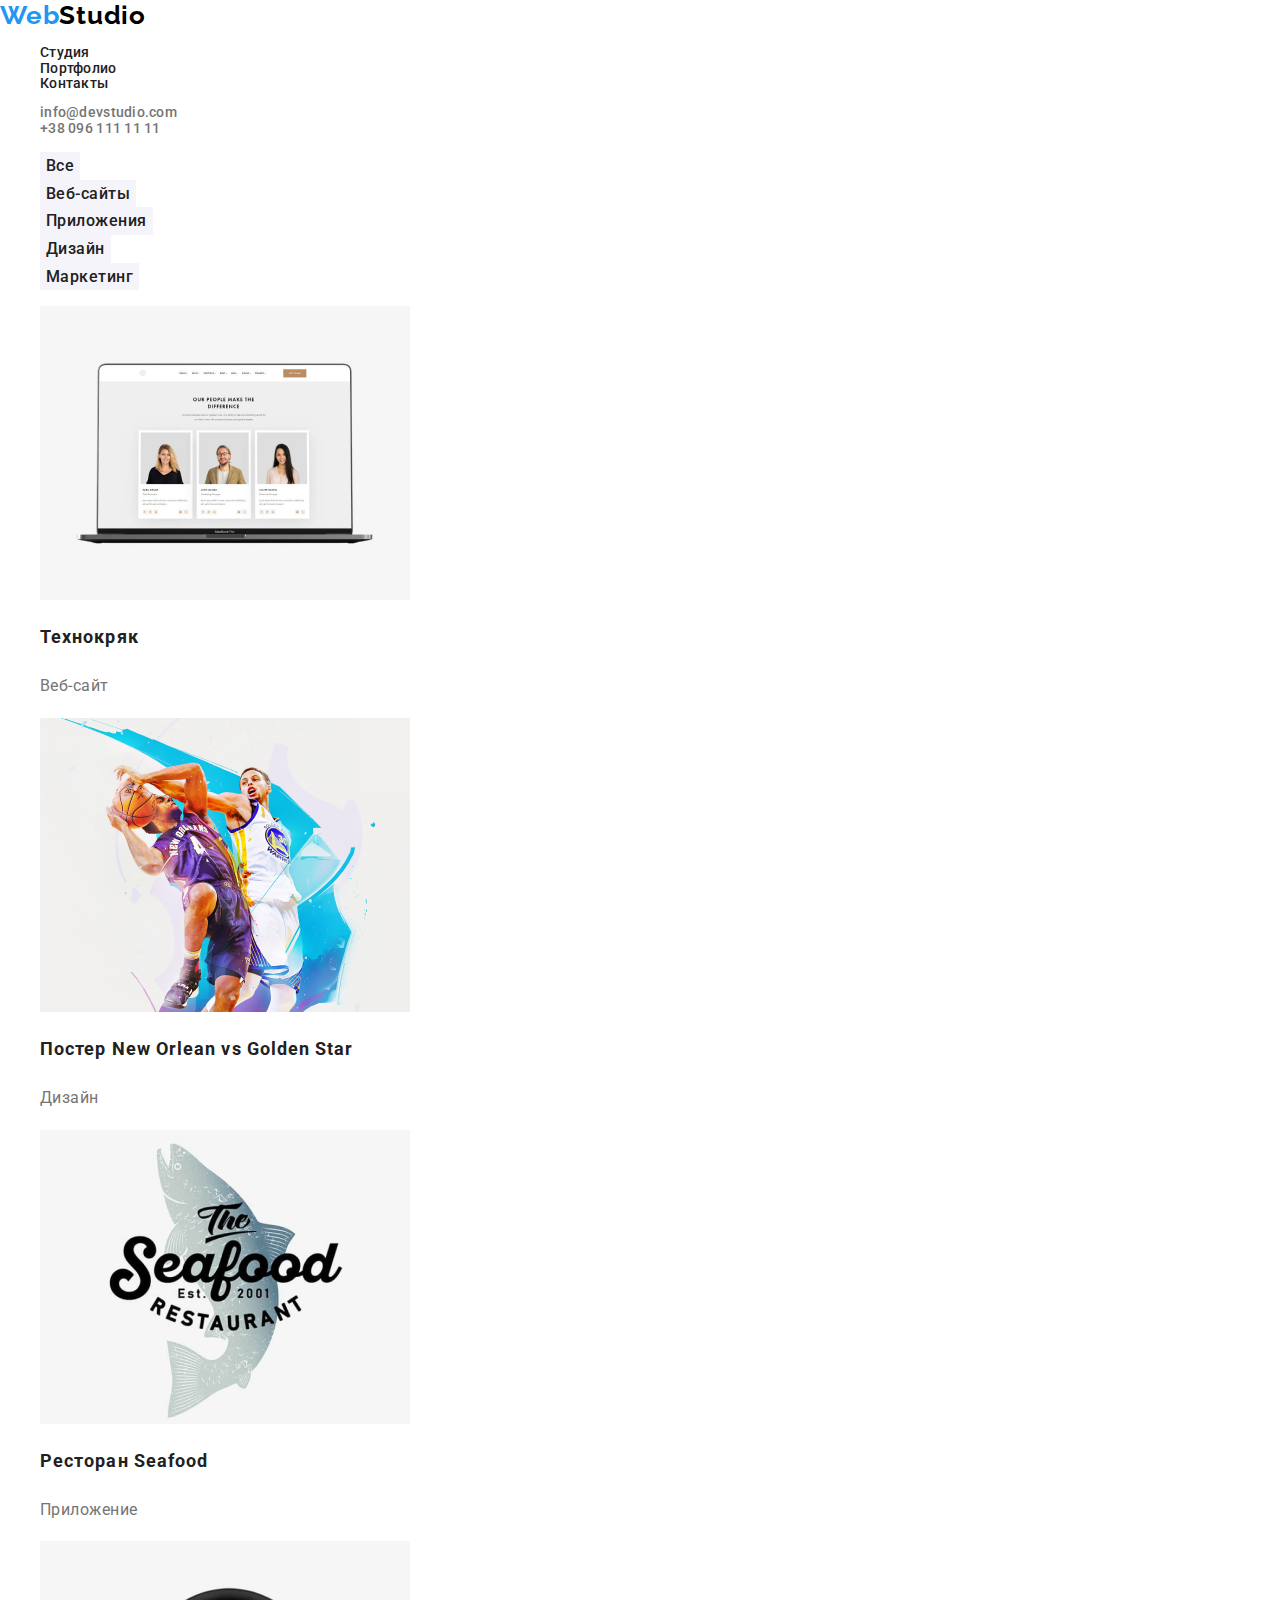
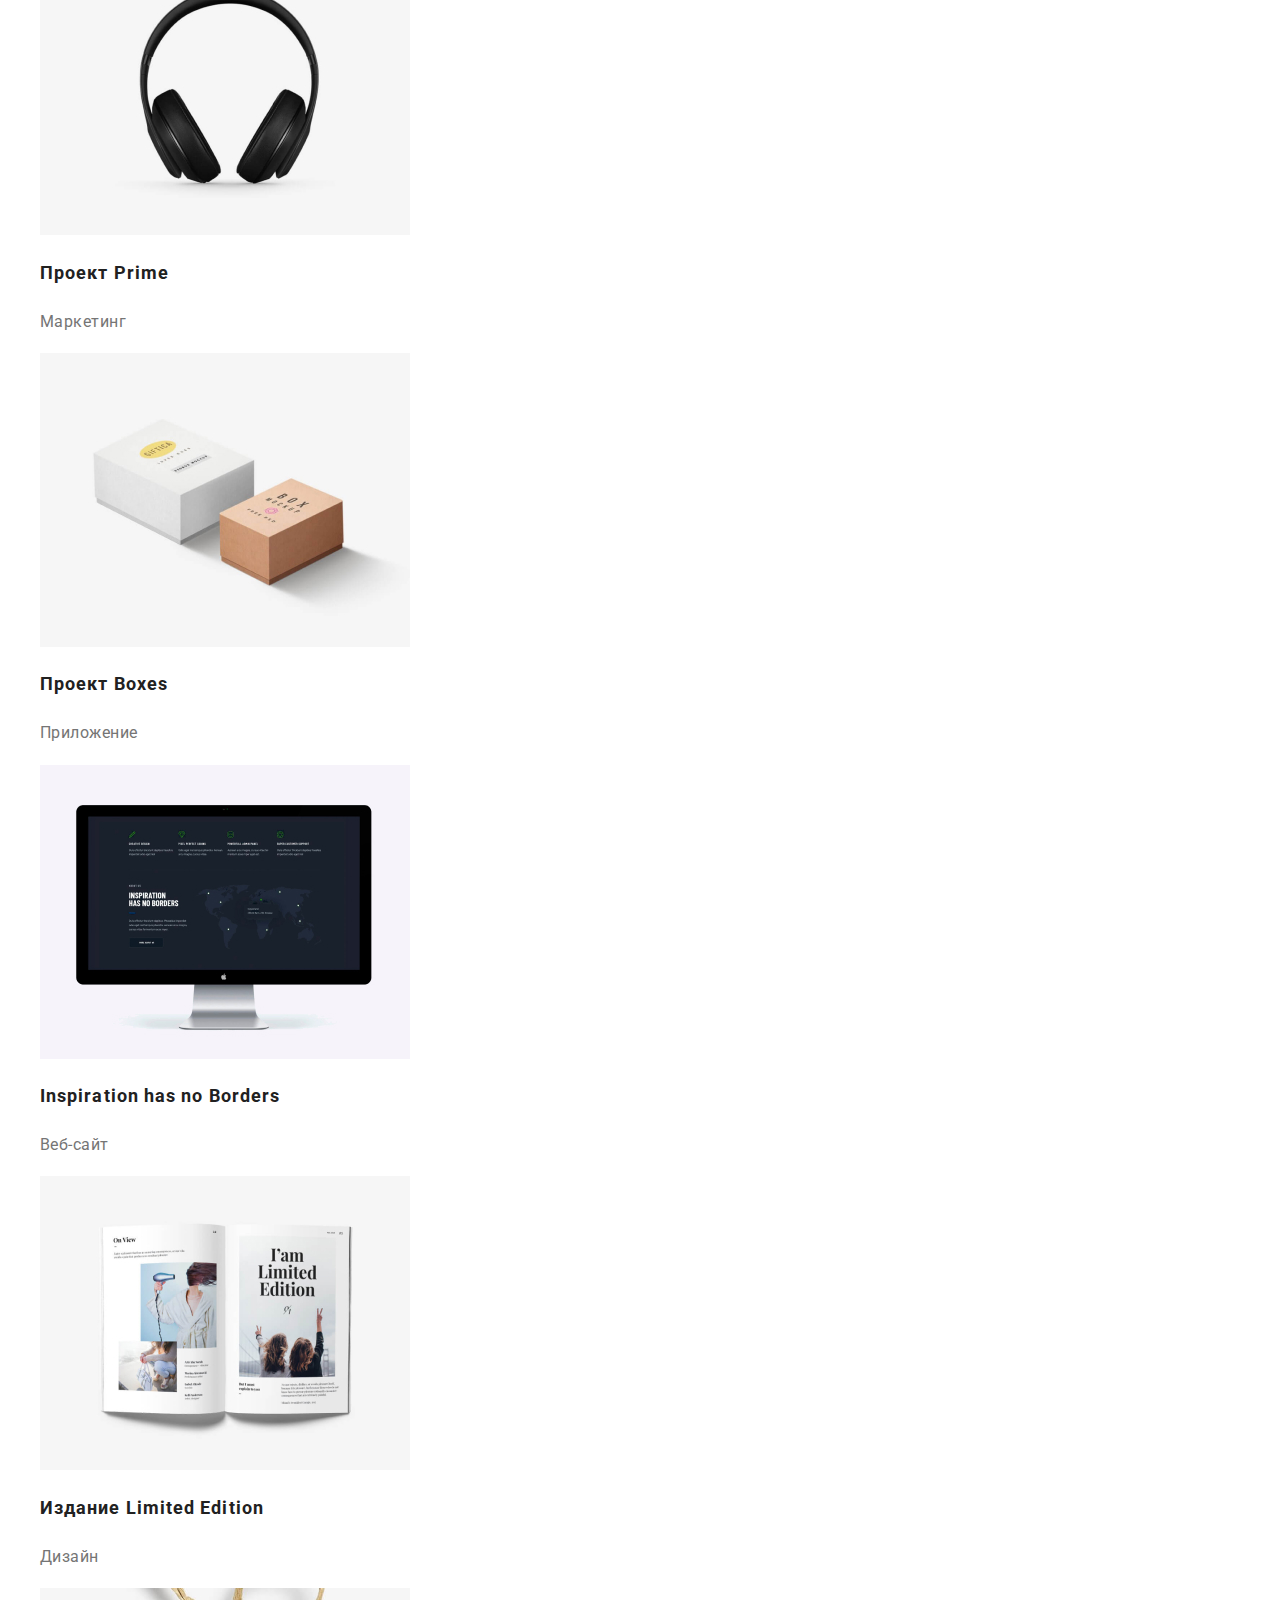
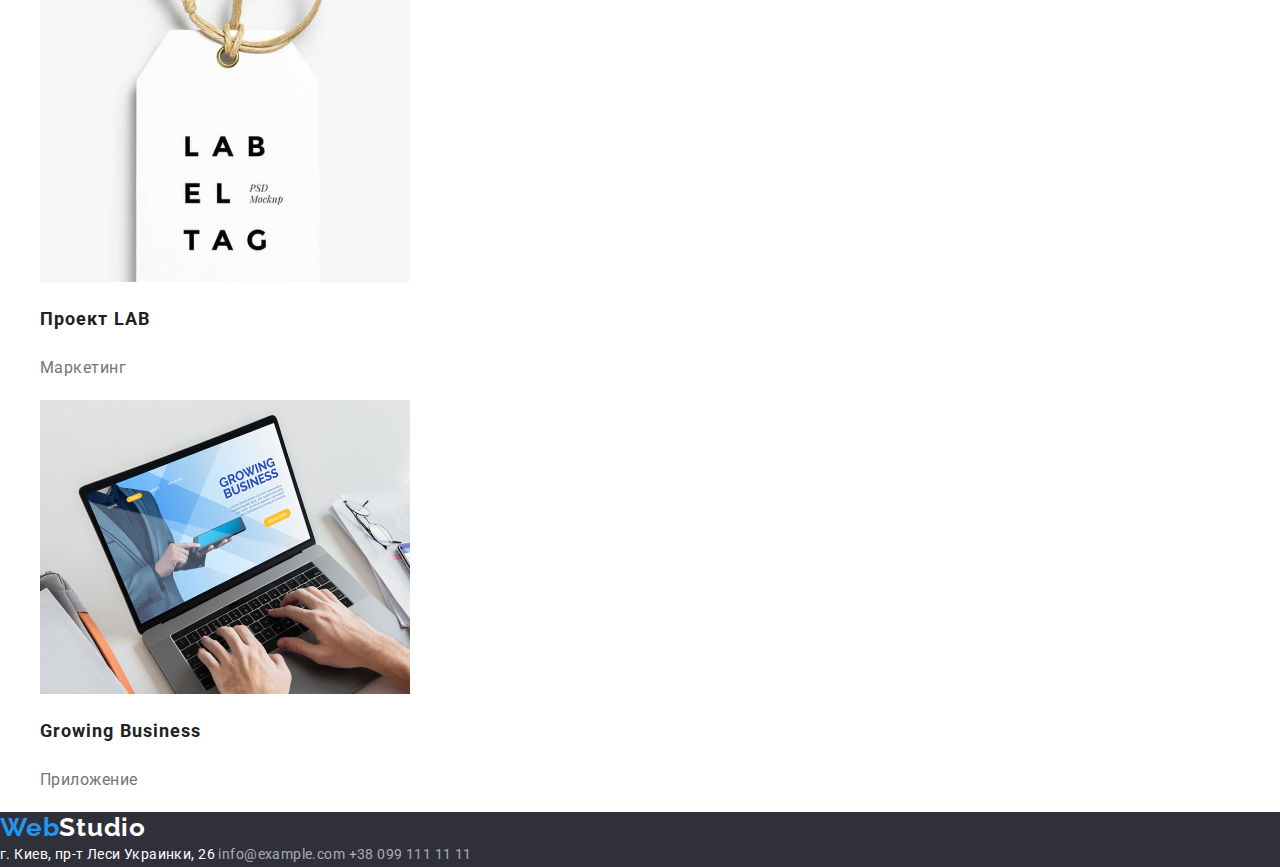
==== portfolio.html @ 9edf127c "copy repository02" ====
<!DOCTYPE html>
<html lang="ru">

<head>
    <meta charset="UTF-8">
    <meta name="viewport" content="width=device-width, initial-scale=1.0">
    <title>Портфолио | WebStudio</title>
    <link rel="preconnect" href="https://fonts.gstatic.com">
    <link
        href="https://fonts.googleapis.com/css2?family=Raleway:wght@700&family=Roboto:wght@400;500;700;900&display=swap"
        rel="stylesheet">
    <link rel="stylesheet" href="./css/modern-normalize.css">
    <link rel="stylesheet" href="./css/styles.css">
</head>

<body>

    <!--Шапка страницы-->
    <header class="header">
        <nav>
            <a href="./index.html" class="logo">Web<span class="logo-header">Studio</span>
            </a>
            <ul class="nav">
                <li>
                    <a href="./index.html" class="nav">Студия</a>
                </li>
                <li>
                    <a href="./portfolio.html" class="nav">Портфолио</a>
                </li>
                <li>
                    <a href="#" class="nav">Контакты</a>
                </li>
            </ul>
        </nav>
        <ul>
            <li>
                <a href="mailto:info@devstudio.com" class="contact">info@devstudio.com</a>
            </li>
            <li>
                <a href="tel:+380961111111" class="contact">+38 096 111 11 11</a>
            </li>
        </ul>

    </header>

    <!--Тело страницы-->
    <main>
        <section>
            <h1 class="visually-hidden">Наши проекты</h1>

            <!--Фильтр-->
            <ul>
                <li>
                    <button type="button" class="button">Все</button>
                </li>
                <li>
                    <button type="button" class="button">Веб-сайты</button>
                </li>
                <li>
                    <button type="button" class="button">Приложения</button>
                </li>
                <li>
                    <button type="button" class="button">Дизайн</button>
                </li>
                <li>
                    <button type="button" class="button">Маркетинг</button>
                </li>
            </ul>

            <!--Проекты-->
            <ul>
                <li>
                    <img src="./images/tehnokryak.jpg" alt="" width="370">
                    <h2 class="project-title">Технокряк</h2>
                    <p class="project-direction">Веб-сайт</p>
                </li>
                <li>
                    <img src="./images/poster.jpg" alt="" width="370">
                    <h2 class="project-title">Постер New Orlean vs Golden Star</h2>
                    <p class="project-direction">Дизайн</p>
                </li>
                <li>
                    <img src="./images/seafood.jpg" alt="" width="370">
                    <h2 class="project-title">Ресторан Seafood</h2>
                    <p class="project-direction">Приложение</p>
                </li>
                <li>
                    <img src="./images/prime.jpg" alt="" width="370">
                    <h2 class="project-title">Проект Prime</h2>
                    <p class="project-direction">Маркетинг</p>
                </li>
                <li>
                    <img src="./images/boxes.jpg" alt="" width="370">
                    <h2 class="project-title">Проект Boxes</h2>
                    <p class="project-direction">Приложение</p>
                </li>
                <li>
                    <img src="./images/inspiration.jpg" alt="" width="370">
                    <h2 class="project-title">Inspiration has no Borders</h2>
                    <p class="project-direction">Веб-сайт</p>
                </li>
                <li>
                    <img src="./images/edition.jpg" alt="" width="370">
                    <h2 class="project-title">Издание Limited Edition</h2>
                    <p class="project-direction">Дизайн</p>
                </li>
                <li>
                    <img src="./images/lab.jpg" alt="" width="370">
                    <h2 class="project-title">Проект LAB</h2>
                    <p class="project-direction">Маркетинг</p>
                </li>
                <li>
                    <img src="./images/business.jpg" alt="" width="370">
                    <h2 class="project-title">Growing Business</h2>
                    <p class="project-direction">Приложение</p>
                </li>
            </ul>


        </section>
    </main>

    <!--Подвал страницы-->
    <footer class="footer">
        <a href="./index.html" class="logo">Web<span class="logo-footer">Studio</span>
        </a>
        <address class="address">
            г. Киев, пр-т Леси Украинки, 26
            <a href="mailto:info@example.com" class="address-link">info@example.com</a>
            <a href="tel:+380991111111" class="address-link">+38 099 111 11 11</a>
        </address>
    </footer>

</body>

</html>
---- css/styles.css ----
/* CSS-переменные */
:root {
  --title-text-color: #212121; /* Главный цвет текста  nav h2 h3 */
  --primery-text-color: #757575; /*вторичный цвет текста контакт header*/
  --logo-text-color: #000000; /*лого*/
  --accent-color: #2196f3; /*акцент  лого интерактивный*/
  --white-text-color: #ffffff; /*hero-text logo-footer address-text*/
  --address-text-op60: rgba(255, 255, 255, 0.6);
  --background: #2f303a; /*фон hero footer*/
  --background-button: #f5f4fa; /*фон кнопок*/
}
/* Raleway 700 Roboto 400 500 700 900  */

body {
  font-family: 'Roboto', sans-serif;
}

/* Шапка страницы */
.logo {
  color: var(--accent-color);
  font-family: 'Raleway', sans-serif;
  font-weight: 700;
  font-size: 26px;
  line-height: 1.2; /*31px*/
  letter-spacing: 0.03em;
  text-decoration: none;
}
.logo-header {
  color: var(--logo-text-color);
}

.header {
  font-weight: 500;
  font-size: 14px;
  line-height: 1.1; /* 16px*/
  letter-spacing: 0.02em;
}
.nav {
  color: var(--title-text-color);
  text-decoration: none;
}

.contact {
  color: var(--primery-text-color);
  text-decoration: none;
}
.nav:hover,
.nav:focus,
.contact:hover,
.contact:focus {
  color: var(--accent-color);
}

/* СТУДИЯ */
/* Hero */
.hero {
  background-color: var(--background);
}
.hero-title {
  color: var(--white-text-color);
  font-weight: 900;
  font-size: 44px;
  line-height: 1.4; /*60px*/
  letter-spacing: 0.06em;
  text-transform: uppercase;
}
.hero-link {
  color: var(--white-text-color);
  background-color: var(--accent-color);
  font-weight: 700;
  font-size: 16px;
  line-height: 1.9; /*30px*/
  letter-spacing: 0.06em;
  text-decoration: none;
}

/* Особенности */
.features-title {
  color: var(--title-text-color);
  font-weight: 700;
  font-size: 14px;
  line-height: 1.1; /* 16px*/
  letter-spacing: 0.03em;
  text-transform: uppercase;
}
.features-description {
  color: var(--primery-text-color);
  font-weight: 400;
  font-size: 14px;
  line-height: 1.7; /*24px*/
  letter-spacing: 0.03em;
}

/* Чем мы занимаемся, Команда */
.services-title,
.team-title {
  color: var(--title-text-color);
  font-weight: 700;
  font-size: 36px;
  line-height: 1.2; /*42px*/
  letter-spacing: 0.03em;
}

.team-subtitle {
  color: var(--title-text-color);
  font-weight: 500;
  font-size: 16px;
  line-height: 1.2; /*19px*/
  letter-spacing: 0.03em;
}
.team-position {
  color: var(--primery-text-color);
  font-weight: 500;
  font-size: 16px;
  line-height: 1.2; /*19px*/
  letter-spacing: 0.03em;
}

/* Подвал страницы */
.footer {
  background-color: var(--background);
  font-weight: 400;
  font-size: 14px;
  line-height: 1.7; /*24px*/
  letter-spacing: 0.03em;
  text-decoration: none;
}

.logo-footer,
.address {
  color: var(--white-text-color);
}
.address-link {
  color: var(--address-text-op60);
  text-decoration: none;
}
/* Скрытый заголовок */
.visually-hidden {
  position: absolute;
  width: 1px;
  height: 1px;
  margin: -1px;
  border: 0;
  padding: 0;

  white-space: nowrap;
  clip-path: inset(100%);
  clip: rect(0 0 0 0);
  overflow: hidden;
}

/* ПОРТФОЛИО */
/* Фильтр */
.button {
  color: var(--title-text-color);
  background-color: var(--background-button);
  font-weight: 500;
  font-size: 16px;
  line-height: 1.6; /*26px*/
  letter-spacing: 0.03em;
  border: none;
}
.button:hover,
.button:focus {
  color: var(--white-text-color);
  background-color: var(--accent-color);
  border: none;
}
.project-title {
  color: var(--title-text-color);
  font-weight: 700;
  font-size: 18px;
  line-height: 2; /*36px*/
  letter-spacing: 0.06em;
}
.project-direction {
  color: var(--primery-text-color);
  font-weight: 400;
  font-size: 16px;
  line-height: 1.9; /*30px*/
  letter-spacing: 0.03em;
}
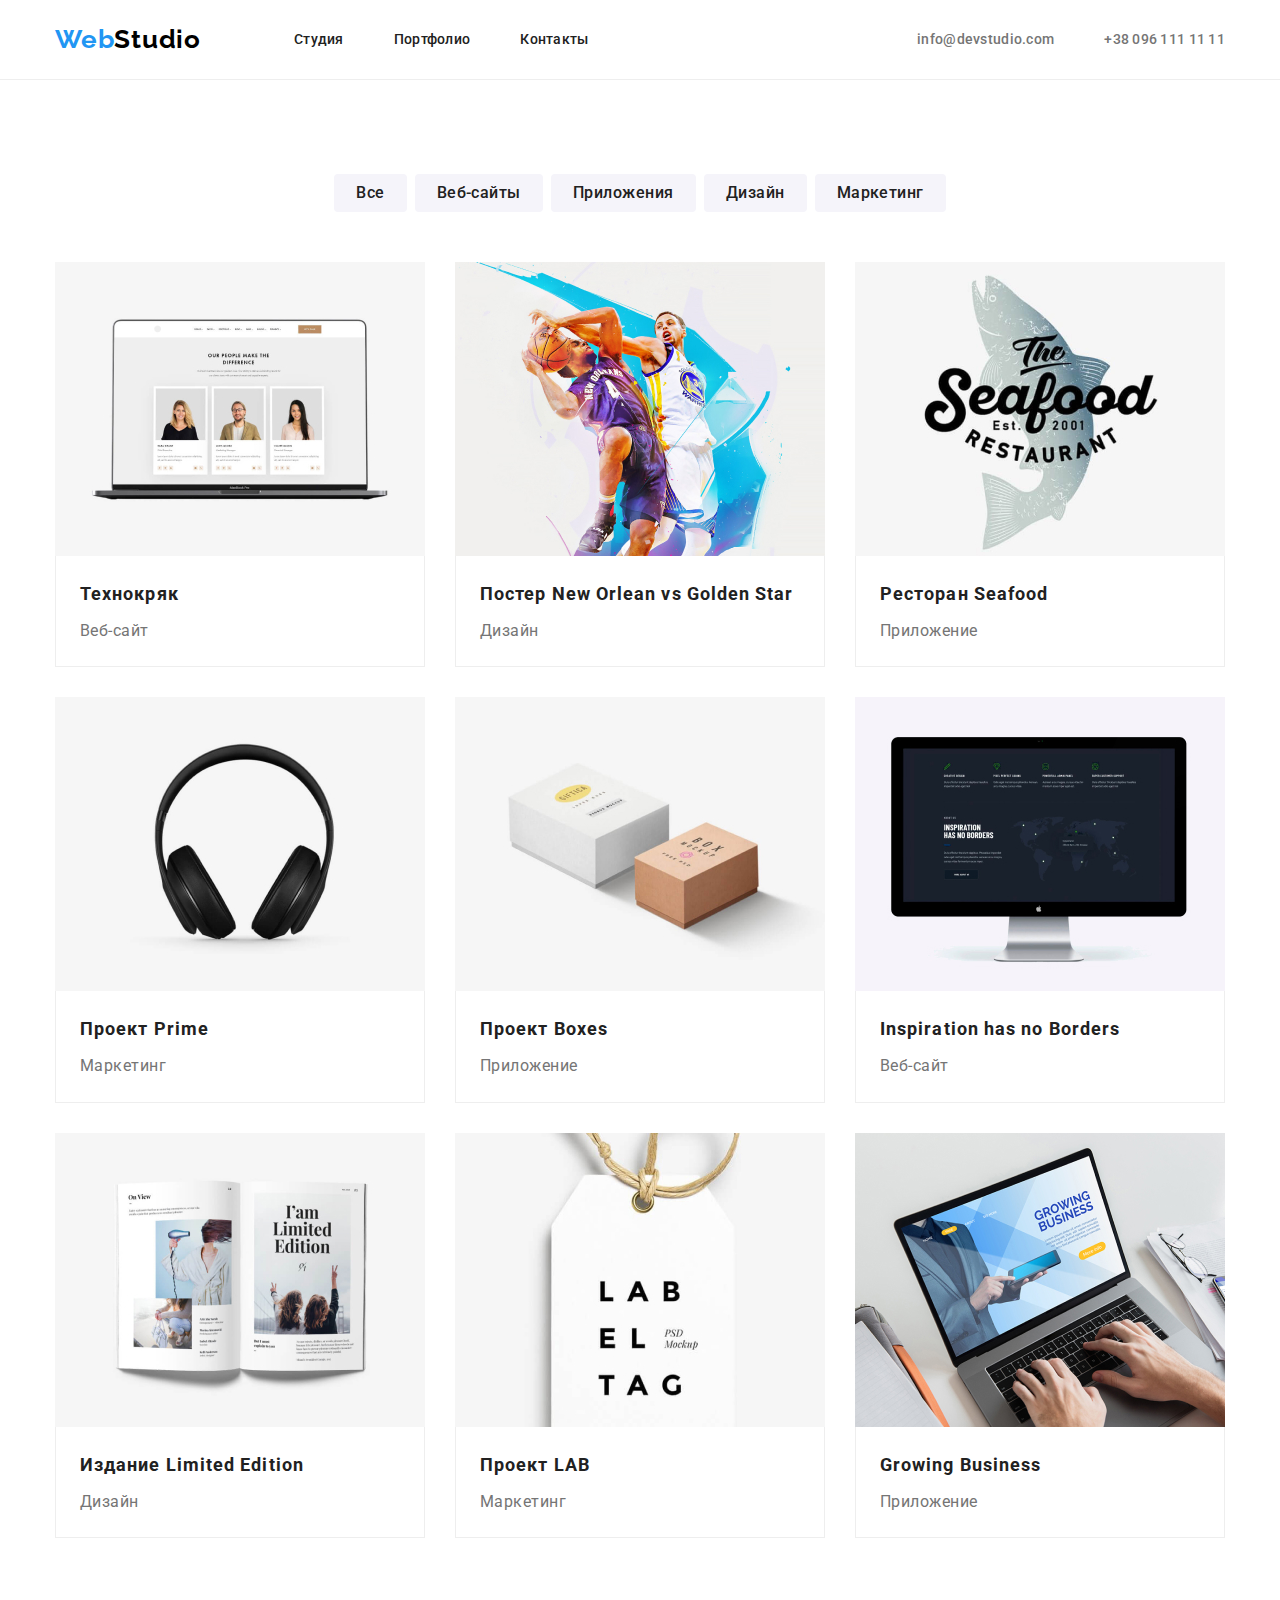
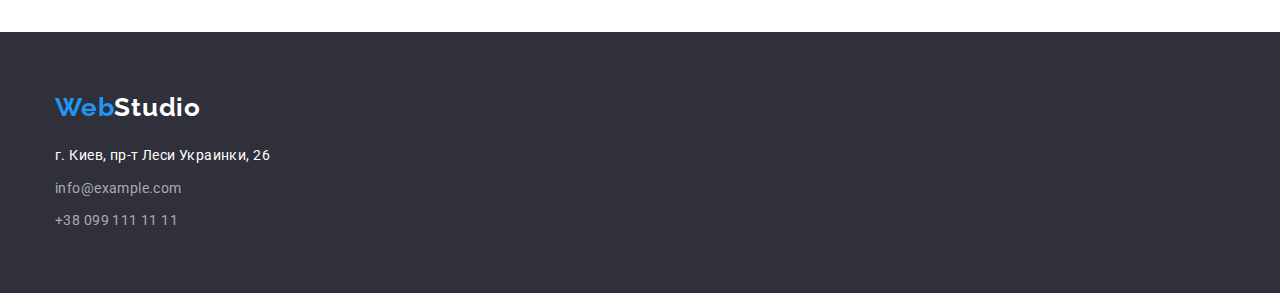
==== commit 7facf225: "commit" ====
--- a/portfolio.html
+++ b/portfolio.html
@@ -17,118 +17,166 @@
 
     <!--Шапка страницы-->
     <header class="header">
-        <nav>
-            <a href="./index.html" class="logo">Web<span class="logo-header">Studio</span>
-            </a>
-            <ul class="nav">
-                <li>
-                    <a href="./index.html" class="nav">Студия</a>
+        <div class="container main-box">
+            <nav class="main-nav">
+                <a href="./index.html" class="logo">Web<span class="logo-header">Studio</span>
+                </a>
+                <ul class="nav">
+                    <li class="item">
+                        <a href="./index.html" class="nav-link">Студия</a>
+                    </li>
+                    <li class="item">
+                        <a href="./portfolio.html" class="nav-link">Портфолио</a>
+                    </li>
+                    <li class="item">
+                        <a href="#" class="nav-link">Контакты</a>
+                    </li>
+                </ul>
+            </nav>
+            <ul class="header-contact">
+                <li class="item">
+                    <a href="mailto:info@devstudio.com" class="contact">info@devstudio.com</a>
                 </li>
-                <li>
-                    <a href="./portfolio.html" class="nav">Портфолио</a>
-                </li>
-                <li>
-                    <a href="#" class="nav">Контакты</a>
+                <li class="item">
+                    <a href="tel:+380961111111" class="contact">+38 096 111 11 11</a>
                 </li>
             </ul>
-        </nav>
-        <ul>
-            <li>
-                <a href="mailto:info@devstudio.com" class="contact">info@devstudio.com</a>
-            </li>
-            <li>
-                <a href="tel:+380961111111" class="contact">+38 096 111 11 11</a>
-            </li>
-        </ul>
-
+        </div>
     </header>
 
     <!--Тело страницы-->
     <main>
-        <section>
-            <h1 class="visually-hidden">Наши проекты</h1>
+        <section class="project">
+            <div class="container">
+                <h1 class="visually-hidden">Наши проекты</h1>
 
-            <!--Фильтр-->
-            <ul>
-                <li>
-                    <button type="button" class="button">Все</button>
-                </li>
-                <li>
-                    <button type="button" class="button">Веб-сайты</button>
-                </li>
-                <li>
-                    <button type="button" class="button">Приложения</button>
-                </li>
-                <li>
-                    <button type="button" class="button">Дизайн</button>
-                </li>
-                <li>
-                    <button type="button" class="button">Маркетинг</button>
-                </li>
-            </ul>
+                <!--Фильтр-->
+                <ul class="button-list">
+                    <li class="item">
+                        <button type="button" class="button">Все</button>
+                    </li>
+                    <li class="item">
+                        <button type="button" class="button">Веб-сайты</button>
+                    </li>
+                    <li class="item">
+                        <button type="button" class="button">Приложения</button>
+                    </li>
+                    <li class="item">
+                        <button type="button" class="button">Дизайн</button>
+                    </li>
+                    <li class="item">
+                        <button type="button" class="button">Маркетинг</button>
+                    </li>
+                </ul>
 
-            <!--Проекты-->
-            <ul>
-                <li>
-                    <img src="./images/tehnokryak.jpg" alt="" width="370">
-                    <h2 class="project-title">Технокряк</h2>
-                    <p class="project-direction">Веб-сайт</p>
-                </li>
-                <li>
-                    <img src="./images/poster.jpg" alt="" width="370">
-                    <h2 class="project-title">Постер New Orlean vs Golden Star</h2>
-                    <p class="project-direction">Дизайн</p>
-                </li>
-                <li>
-                    <img src="./images/seafood.jpg" alt="" width="370">
-                    <h2 class="project-title">Ресторан Seafood</h2>
-                    <p class="project-direction">Приложение</p>
-                </li>
-                <li>
-                    <img src="./images/prime.jpg" alt="" width="370">
-                    <h2 class="project-title">Проект Prime</h2>
-                    <p class="project-direction">Маркетинг</p>
-                </li>
-                <li>
-                    <img src="./images/boxes.jpg" alt="" width="370">
-                    <h2 class="project-title">Проект Boxes</h2>
-                    <p class="project-direction">Приложение</p>
-                </li>
-                <li>
-                    <img src="./images/inspiration.jpg" alt="" width="370">
-                    <h2 class="project-title">Inspiration has no Borders</h2>
-                    <p class="project-direction">Веб-сайт</p>
-                </li>
-                <li>
-                    <img src="./images/edition.jpg" alt="" width="370">
-                    <h2 class="project-title">Издание Limited Edition</h2>
-                    <p class="project-direction">Дизайн</p>
-                </li>
-                <li>
-                    <img src="./images/lab.jpg" alt="" width="370">
-                    <h2 class="project-title">Проект LAB</h2>
-                    <p class="project-direction">Маркетинг</p>
-                </li>
-                <li>
-                    <img src="./images/business.jpg" alt="" width="370">
-                    <h2 class="project-title">Growing Business</h2>
-                    <p class="project-direction">Приложение</p>
-                </li>
-            </ul>
+                <!--Проекты-->
+                <ul class="card-set">
+                    <li class="item">
+                        <article class="card">
+                            <img src="./images/tehnokryak.jpg" alt="" width="370" class="card-img">
+                            <div class="card-content">
+                                <h2 class="project-title">Технокряк</h2>
+                                <p class="project-direction">Веб-сайт</p>
+                            </div>
+                        </article>
+                    </li>
 
+                    <li class="item">
+                        <article class="card">
+                            <img src="./images/poster.jpg" alt="" width="370" class="card-img">
+                            <div class="card-content">
+                                <h2 class="project-title">Постер New Orlean vs Golden Star</h2>
+                                <p class="project-direction">Дизайн</p>
+                            </div>
+                        </article>
+                    </li>
+
+                    <li class="item">
+                        <article class="card">
+                            <img src="./images/seafood.jpg" alt="" width="370" class="card-img">
+                            <div class="card-content">
+                                <h2 class="project-title">Ресторан Seafood</h2>
+                                <p class="project-direction">Приложение</p>
+                            </div>
+                        </article>
+                    </li>
+
+                    <li class="item">
+                        <article class="card">
+                            <img src="./images/prime.jpg" alt="" width="370" class="card-img">
+                            <div class="card-content">
+                                <h2 class="project-title">Проект Prime</h2>
+                                <p class="project-direction">Маркетинг</p>
+                            </div>
+                        </article>
+                    </li>
+
+                    <li class="item">
+                        <article class="card">
+                            <img src="./images/boxes.jpg" alt="" width="370" class="card-img">
+                            <div class="card-content">
+                                <h2 class="project-title">Проект Boxes</h2>
+                                <p class="project-direction">Приложение</p>
+                            </div>
+                        </article>
+                    </li>
+
+                    <li class="item">
+                        <article class="card">
+                            <img src="./images/inspiration.jpg" alt="" width="370" class="card-img">
+                            <div class="card-content">
+                                <h2 class="project-title">Inspiration has no Borders</h2>
+                                <p class="project-direction">Веб-сайт</p>
+                            </div>
+                        </article>
+                    </li>
+
+                    <li class="item">
+                        <article class="card">
+                            <img src="./images/edition.jpg" alt="" width="370" class="card-img">
+                            <div class="card-content">
+                                <h2 class="project-title">Издание Limited Edition</h2>
+                                <p class="project-direction">Дизайн</p>
+                            </div>
+                        </article>
+                    </li>
+
+                    <li class="item">
+                        <article class="card">
+                            <img src="./images/lab.jpg" alt="" width="370" class="card-img">
+                            <div class="card-content">
+                                <h2 class="project-title">Проект LAB</h2>
+                                <p class="project-direction">Маркетинг</p>
+                            </div>
+                        </article>
+                    </li>
+
+                    <li class="item">
+                        <article class="card">
+                            <img src="./images/business.jpg" alt="" width="370" class="card-img">
+                            <div class="card-content">
+                                <h2 class="project-title">Growing Business</h2>
+                                <p class="project-direction">Приложение</p>
+                            </div>
+                        </article>
+                    </li>
+                </ul>
+            </div>
 
         </section>
     </main>
 
     <!--Подвал страницы-->
     <footer class="footer">
-        <a href="./index.html" class="logo">Web<span class="logo-footer">Studio</span>
-        </a>
-        <address class="address">
-            г. Киев, пр-т Леси Украинки, 26
-            <a href="mailto:info@example.com" class="address-link">info@example.com</a>
-            <a href="tel:+380991111111" class="address-link">+38 099 111 11 11</a>
-        </address>
+        <div class="container">
+            <a href="./index.html" class="logo">Web<span class="logo-footer">Studio</span>
+            </a>
+            <address class="address">
+                г. Киев, пр-т Леси Украинки, 26
+                <a href="mailto:info@example.com" class="address-link">info@example.com</a>
+                <a href="tel:+380991111111" class="address-link">+38 099 111 11 11</a>
+            </address>
+        </div>
     </footer>
 
 </body>
--- a/css/styles.css
+++ b/css/styles.css
@@ -7,7 +7,8 @@
   --white-text-color: #ffffff; /*hero-text logo-footer address-text*/
   --address-text-op60: rgba(255, 255, 255, 0.6);
   --background: #2f303a; /*фон hero footer*/
-  --background-button: #f5f4fa; /*фон кнопок*/
+  --background-button: #f5f4fa; /*фон кнопок и секции Наша команда*/
+  --border-project: #eeeeee;
 }
 /* Raleway 700 Roboto 400 500 700 900  */
 
@@ -15,48 +16,120 @@
   font-family: 'Roboto', sans-serif;
 }
 
-/* Шапка страницы */
-.logo {
-  color: var(--accent-color);
-  font-family: 'Raleway', sans-serif;
-  font-weight: 700;
-  font-size: 26px;
-  line-height: 1.2; /*31px*/
-  letter-spacing: 0.03em;
-  text-decoration: none;
-}
-.logo-header {
-  color: var(--logo-text-color);
-}
+ul,
+h1,
+h2,
+h3,
+p {
+  margin: 0;
+  padding: 0;
+}
+.container {
+  margin-left: auto;
+  margin-right: auto;
+  padding-left: 15px;
+  padding-right: 15px;
+  width: 1200px;
+}
+
+.centered {
+  text-align: center;
+}
+
+/* ШАПКА страницы */
 
 .header {
+  border-bottom: 1px solid var(--border-project);
+
   font-weight: 500;
   font-size: 14px;
   line-height: 1.1; /* 16px*/
   letter-spacing: 0.02em;
 }
+
+.main-box {
+  display: flex;
+}
+
+.main-nav {
+  display: flex;
+  align-items: center;
+}
+
+.logo {
+  padding-top: 24px;
+  padding-bottom: 24px; /*25px-1px border*/
+  color: var(--accent-color);
+  font-family: 'Raleway', sans-serif;
+  font-weight: 700;
+  font-size: 26px;
+  line-height: 1.2; /*31px*/
+  letter-spacing: 0.03em;
+  text-decoration: none;
+}
+
+.logo-header {
+  color: var(--logo-text-color);
+}
+
 .nav {
-  color: var(--title-text-color);
-  text-decoration: none;
+  display: flex;
+  margin-left: 93px;
+}
+
+.nav .item + .item {
+  margin-left: 50px;
+}
+
+.nav-link {
+  display: block;
+  /* padding-top: 32px;
+  padding-bottom: 32px; */
+
+  color: var(--title-text-color);
+  text-decoration: none;
+}
+
+.header-contact {
+  display: flex;
+  align-items: center;
+  margin-left: auto;
+}
+
+.header-contact .item + .item {
+  margin-left: 50px;
 }
 
 .contact {
+  display: block;
+  /* padding-top: 32px;
+  padding-bottom: 32px; */
+
   color: var(--primery-text-color);
   text-decoration: none;
 }
-.nav:hover,
-.nav:focus,
+
+.nav-link:hover,
+.nav-link:focus,
 .contact:hover,
 .contact:focus {
   color: var(--accent-color);
 }
 
 /* СТУДИЯ */
+
 /* Hero */
+
 .hero {
+  padding-top: 200px;
+  padding-bottom: 200px;
+
   background-color: var(--background);
 }
+
 .hero-title {
+  margin-bottom: 30px;
+
   color: var(--white-text-color);
   font-weight: 900;
   font-size: 44px;
@@ -64,7 +137,13 @@
   letter-spacing: 0.06em;
   text-transform: uppercase;
 }
+
 .hero-link {
+  display: inline-block;
+  padding: 10px 32px;
+  min-width: 200px;
+  border-radius: 4px;
+
   color: var(--white-text-color);
   background-color: var(--accent-color);
   font-weight: 700;
@@ -74,8 +153,31 @@
   text-decoration: none;
 }
 
+/*MARGIN секций*/
+.hero,
+.features,
+.services {
+  margin-bottom: 94px;
+}
+
 /* Особенности */
+
+.features-list {
+  display: flex;
+}
+
+.features-list .item + .item {
+  margin-left: 30px;
+}
+
+.features-list .item {
+  /* min-width: 270px; */
+  width: 100%;
+}
+
 .features-title {
+  margin-bottom: 10px;
+
   color: var(--title-text-color);
   font-weight: 700;
   font-size: 14px;
@@ -92,8 +194,25 @@
 }
 
 /* Чем мы занимаемся, Команда */
+.services-list {
+  display: flex;
+}
+
+.services-list .item + .item {
+  margin-left: 30px;
+}
+
+.team {
+  padding-top: 94px;
+  padding-bottom: 94px;
+
+  background-color: var(--background-button);
+}
+
 .services-title,
 .team-title {
+  margin-bottom: 50px;
+
   color: var(--title-text-color);
   font-weight: 700;
   font-size: 36px;
@@ -101,7 +220,28 @@
   letter-spacing: 0.03em;
 }
 
+.team-list {
+  display: flex;
+}
+
+.team-list .item + .item {
+  margin-left: 30px;
+}
+
+.team-list .item {
+  border-radius: 0px 0px 4px 4px;
+
+  background-color: var(--white-text-color);
+}
+
+.team-box {
+  padding-top: 30px;
+  padding-bottom: 30px;
+}
+
 .team-subtitle {
+  margin-bottom: 10px;
+
   color: var(--title-text-color);
   font-weight: 500;
   font-size: 16px;
@@ -116,8 +256,11 @@
   letter-spacing: 0.03em;
 }
 
-/* Подвал страницы */
+/* ПОДВАЛ страницы */
 .footer {
+  padding-top: 60px;
+  padding-bottom: 60px;
+
   background-color: var(--background);
   font-weight: 400;
   font-size: 14px;
@@ -130,11 +273,20 @@
 .address {
   color: var(--white-text-color);
 }
+.address {
+  padding-top: 20px;
+}
+
 .address-link {
+  display: block;
+  padding-top: 9px;
   color: var(--address-text-op60);
-  text-decoration: none;
-}
+
+  text-decoration: none;
+}
+
 /* Скрытый заголовок */
+
 .visually-hidden {
   position: absolute;
   width: 1px;
@@ -151,28 +303,85 @@
 
 /* ПОРТФОЛИО */
 /* Фильтр */
+.project {
+  margin-top: 94px;
+  margin-bottom: 94px;
+}
+
+.button-list {
+  display: flex;
+  justify-content: center;
+  margin-bottom: 50px;
+}
+
+.button-list .item + .item {
+  margin-left: 8px;
+}
+
 .button {
+  margin-top: 0;
+  margin-bottom: 0;
+  padding: 6px 22px;
+  border: none;
+  border-radius: 4px;
+
   color: var(--title-text-color);
   background-color: var(--background-button);
   font-weight: 500;
   font-size: 16px;
   line-height: 1.6; /*26px*/
   letter-spacing: 0.03em;
-  border: none;
-}
+}
+
 .button:hover,
 .button:focus {
+  border: none;
+
   color: var(--white-text-color);
   background-color: var(--accent-color);
-  border: none;
-}
+}
+
+/* CARD-SET */
+.card-set {
+  --card-set-gap: 30px;
+
+  display: flex;
+  flex-wrap: wrap;
+  padding: 0;
+  margin: 0;
+  margin-left: calc(-1 * var(--card-set-gap));
+  margin-top: calc(-1 * var(--card-set-gap));
+  list-style: none;
+}
+
+.card-set .item {
+  flex-basis: calc(100% / 3-var(var(--card-set-gap)));
+  margin-left: var(--card-set-gap);
+  margin-top: var(--card-set-gap);
+}
+
+.card-img {
+  display: block;
+  max-width: 100%;
+  height: auto;
+}
+
+.card-content {
+  padding: 20px 24px;
+  border: 1px solid var(--border-project);
+  border-top: none;
+}
+
 .project-title {
+  margin-bottom: 4px;
+
   color: var(--title-text-color);
   font-weight: 700;
   font-size: 18px;
   line-height: 2; /*36px*/
   letter-spacing: 0.06em;
 }
+
 .project-direction {
   color: var(--primery-text-color);
   font-weight: 400;
